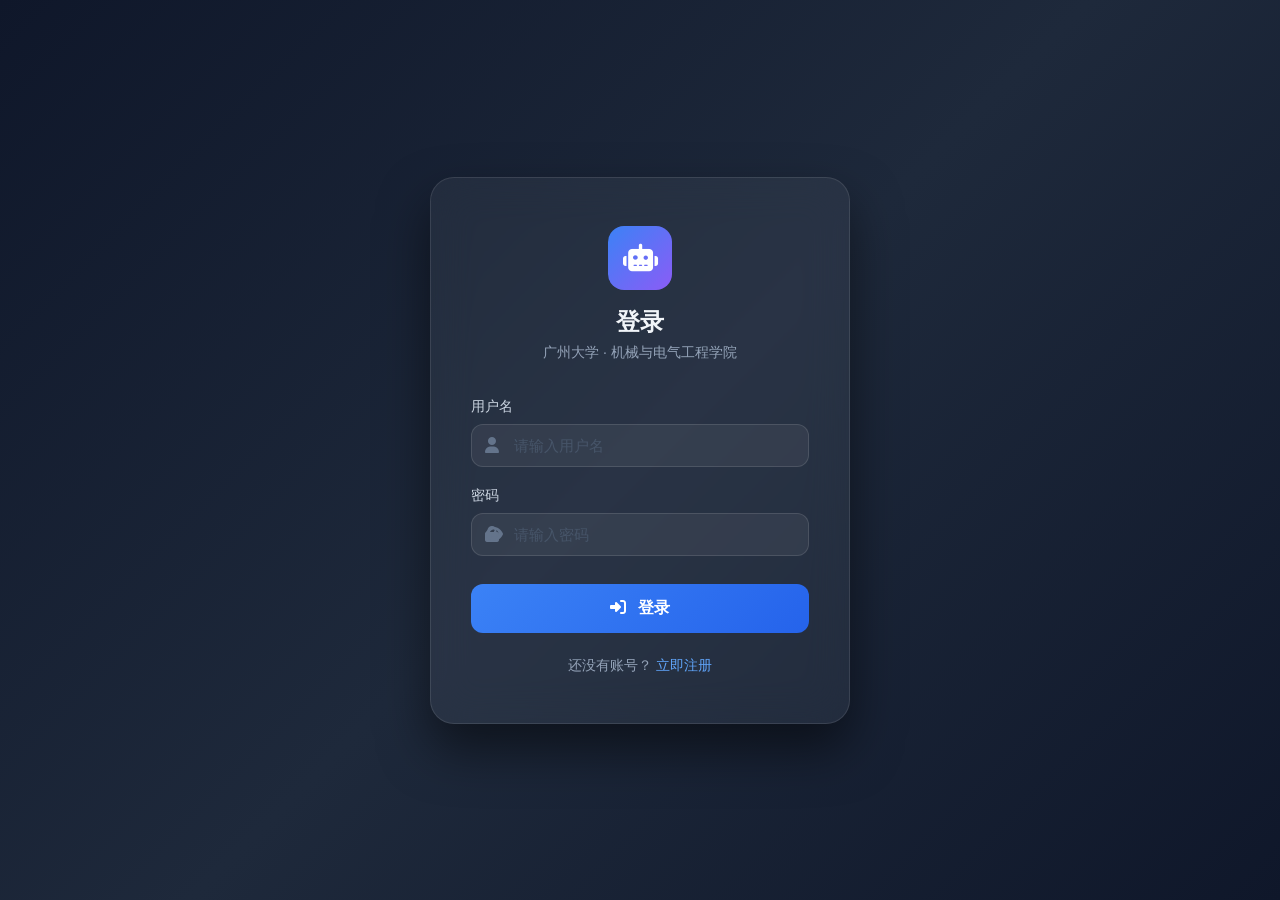
==== app/templates/login.html @ 5250e5e4 "feat: 添加用户登录系统, 每个用户独立画像" ====
<!DOCTYPE html>
<html lang="zh-CN">
<head>
<meta charset="UTF-8">
<meta name="viewport" content="width=device-width, initial-scale=1.0">
<title>登录 — Mario 帮你挑导师</title>
<link rel="stylesheet" href="https://cdnjs.cloudflare.com/ajax/libs/font-awesome/6.5.1/css/all.min.css">
<style>
* { margin: 0; padding: 0; box-sizing: border-box; }

body {
    font-family: -apple-system, BlinkMacSystemFont, 'Segoe UI', Roboto, sans-serif;
    background: linear-gradient(135deg, #0f172a 0%, #1e293b 50%, #0f172a 100%);
    min-height: 100vh;
    display: flex;
    align-items: center;
    justify-content: center;
    padding: 20px;
}

.auth-container {
    background: rgba(255, 255, 255, 0.05);
    backdrop-filter: blur(20px);
    border: 1px solid rgba(255, 255, 255, 0.1);
    border-radius: 24px;
    padding: 48px 40px;
    width: 100%;
    max-width: 420px;
    box-shadow: 0 25px 50px rgba(0, 0, 0, 0.5);
}

.auth-header {
    text-align: center;
    margin-bottom: 36px;
}

.auth-header .logo {
    width: 64px;
    height: 64px;
    background: linear-gradient(135deg, #3b82f6, #8b5cf6);
    border-radius: 16px;
    display: flex;
    align-items: center;
    justify-content: center;
    margin: 0 auto 16px;
    font-size: 28px;
    color: white;
}

.auth-header h1 {
    color: #f1f5f9;
    font-size: 24px;
    font-weight: 700;
    margin-bottom: 6px;
}

.auth-header p {
    color: #94a3b8;
    font-size: 14px;
}

.form-group {
    margin-bottom: 20px;
}

.form-group label {
    display: block;
    color: #cbd5e1;
    font-size: 14px;
    font-weight: 500;
    margin-bottom: 8px;
}

.form-group .input-wrapper {
    position: relative;
}

.form-group .input-wrapper i {
    position: absolute;
    left: 14px;
    top: 50%;
    transform: translateY(-50%);
    color: #64748b;
    font-size: 16px;
}

.form-group input {
    width: 100%;
    padding: 12px 14px 12px 42px;
    background: rgba(255, 255, 255, 0.06);
    border: 1px solid rgba(255, 255, 255, 0.12);
    border-radius: 12px;
    color: #f1f5f9;
    font-size: 15px;
    outline: none;
    transition: all 0.2s;
}

.form-group input:focus {
    border-color: #3b82f6;
    background: rgba(59, 130, 246, 0.08);
    box-shadow: 0 0 0 3px rgba(59, 130, 246, 0.15);
}

.form-group input::placeholder {
    color: #475569;
}

.auth-btn {
    width: 100%;
    padding: 14px;
    background: linear-gradient(135deg, #3b82f6, #2563eb);
    border: none;
    border-radius: 12px;
    color: white;
    font-size: 16px;
    font-weight: 600;
    cursor: pointer;
    transition: all 0.2s;
    margin-top: 8px;
}

.auth-btn:hover {
    transform: translateY(-1px);
    box-shadow: 0 8px 25px rgba(59, 130, 246, 0.3);
}

.auth-btn:disabled {
    opacity: 0.6;
    cursor: not-allowed;
    transform: none;
}

.auth-btn i {
    margin-right: 8px;
}

.auth-switch {
    text-align: center;
    margin-top: 24px;
    color: #94a3b8;
    font-size: 14px;
}

.auth-switch a {
    color: #60a5fa;
    text-decoration: none;
    font-weight: 500;
    cursor: pointer;
}

.auth-switch a:hover {
    text-decoration: underline;
}

.error-msg {
    background: rgba(239, 68, 68, 0.1);
    border: 1px solid rgba(239, 68, 68, 0.3);
    color: #fca5a5;
    padding: 10px 14px;
    border-radius: 10px;
    font-size: 13px;
    margin-bottom: 16px;
    display: none;
}

.error-msg.show {
    display: block;
}

.success-msg {
    background: rgba(34, 197, 94, 0.1);
    border: 1px solid rgba(34, 197, 94, 0.3);
    color: #86efac;
    padding: 10px 14px;
    border-radius: 10px;
    font-size: 13px;
    margin-bottom: 16px;
    display: none;
}

.success-msg.show {
    display: block;
}

.password-toggle {
    position: absolute;
    right: 14px;
    top: 50%;
    transform: translateY(-50%);
    color: #64748b;
    cursor: pointer;
    font-size: 16px;
}

.password-toggle:hover {
    color: #94a3b8;
}
</style>
</head>
<body>
<div class="auth-container" id="authContainer">
    <div class="auth-header">
        <div class="logo">
            <i class="fas fa-robot"></i>
        </div>
        <h1 id="authTitle">登录</h1>
        <p id="authSubtitle">广州大学 · 机械与电气工程学院</p>
    </div>

    <div class="error-msg" id="errorMsg"></div>
    <div class="success-msg" id="successMsg"></div>

    <form id="authForm" onsubmit="return handleSubmit(event)">
        <div class="form-group">
            <label>用户名</label>
            <div class="input-wrapper">
                <i class="fas fa-user"></i>
                <input type="text" id="username" placeholder="请输入用户名" required autocomplete="username">
            </div>
        </div>

        <div class="form-group">
            <label>密码</label>
            <div class="input-wrapper">
                <i class="fas fa-lock"></i>
                <input type="password" id="password" placeholder="请输入密码" required autocomplete="current-password">
                <i class="fas fa-eye password-toggle" onclick="togglePassword()" id="passwordToggle"></i>
            </div>
        </div>

        <button type="submit" class="auth-btn" id="authBtn">
            <i class="fas fa-sign-in-alt"></i>
            <span>登录</span>
        </button>
    </form>

    <div class="auth-switch" id="authSwitch">
        <span>还没有账号？</span>
        <a onclick="switchMode()">立即注册</a>
    </div>
</div>

<script>
let isLoginMode = true;

function togglePassword() {
    const input = document.getElementById("password");
    const icon = document.getElementById("passwordToggle");
    if (input.type === "password") {
        input.type = "text";
        icon.className = "fas fa-eye-slash password-toggle";
    } else {
        input.type = "password";
        icon.className = "fas fa-eye password-toggle";
    }
}

function switchMode() {
    isLoginMode = !isLoginMode;
    const title = document.getElementById("authTitle");
    const subtitle = document.getElementById("authSubtitle");
    const btn = document.getElementById("authBtn");
    const switchText = document.getElementById("authSwitch");
    const errorMsg = document.getElementById("errorMsg");
    const successMsg = document.getElementById("successMsg");

    errorMsg.classList.remove("show");
    successMsg.classList.remove("show");

    if (isLoginMode) {
        title.textContent = "登录";
        subtitle.textContent = "广州大学 · 机械与电气工程学院";
        btn.innerHTML = '<i class="fas fa-sign-in-alt"></i> <span>登录</span>';
        switchText.innerHTML = '还没有账号？<a onclick="switchMode()">立即注册</a>';
    } else {
        title.textContent = "注册";
        subtitle.textContent = "创建账号，保存你的导师推荐画像";
        btn.innerHTML = '<i class="fas fa-user-plus"></i> <span>注册</span>';
        switchText.innerHTML = '已有账号？<a onclick="switchMode()">立即登录</a>';
    }
}

async function handleSubmit(event) {
    event.preventDefault();
    const username = document.getElementById("username").value.trim();
    const password = document.getElementById("password").value;
    const btn = document.getElementById("authBtn");
    const errorMsg = document.getElementById("errorMsg");
    const successMsg = document.getElementById("successMsg");

    errorMsg.classList.remove("show");
    successMsg.classList.remove("show");

    if (!username || !password) {
        errorMsg.textContent = "请填写用户名和密码";
        errorMsg.classList.add("show");
        return false;
    }

    btn.disabled = true;
    btn.innerHTML = '<i class="fas fa-spinner fa-spin"></i> <span>处理中...</span>';

    try {
        const endpoint = isLoginMode ? "/api/login" : "/api/register";
        const response = await fetch(endpoint, {
            method: "POST",
            headers: {"Content-Type": "application/json"},
            body: JSON.stringify({username, password})
        });
        const data = await response.json();

        if (data.success) {
            if (isLoginMode) {
                // 登录成功，保存 token 并跳转到聊天页面
                localStorage.setItem("gzhu_auth_token", data.token);
                localStorage.setItem("gzhu_username", data.username);
                window.location.href = "/";
            } else {
                // 注册成功，切换到登录模式
                successMsg.textContent = "注册成功！请登录";
                successMsg.classList.add("show");
                switchMode();
                document.getElementById("password").value = "";
            }
        } else {
            errorMsg.textContent = data.message;
            errorMsg.classList.add("show");
        }
    } catch (e) {
        errorMsg.textContent = "网络错误，请稍后重试";
        errorMsg.classList.add("show");
    } finally {
        btn.disabled = false;
        btn.innerHTML = isLoginMode
            ? '<i class="fas fa-sign-in-alt"></i> <span>登录</span>'
            : '<i class="fas fa-user-plus"></i> <span>注册</span>';
    }
    return false;
}

// 如果已经登录，直接跳转到聊天页面
window.onload = function() {
    const token = localStorage.getItem("gzhu_auth_token");
    if (token) {
        // 验证 token 是否有效
        fetch("/api/verify", {
            method: "POST",
            headers: {"Content-Type": "application/json"},
            body: JSON.stringify({token})
        }).then(r => r.json()).then(data => {
            if (data.valid) {
                window.location.href = "/";
            } else {
                localStorage.removeItem("gzhu_auth_token");
                localStorage.removeItem("gzhu_username");
            }
        }).catch(() => {});
    }
};
</script>
</body>
</html>
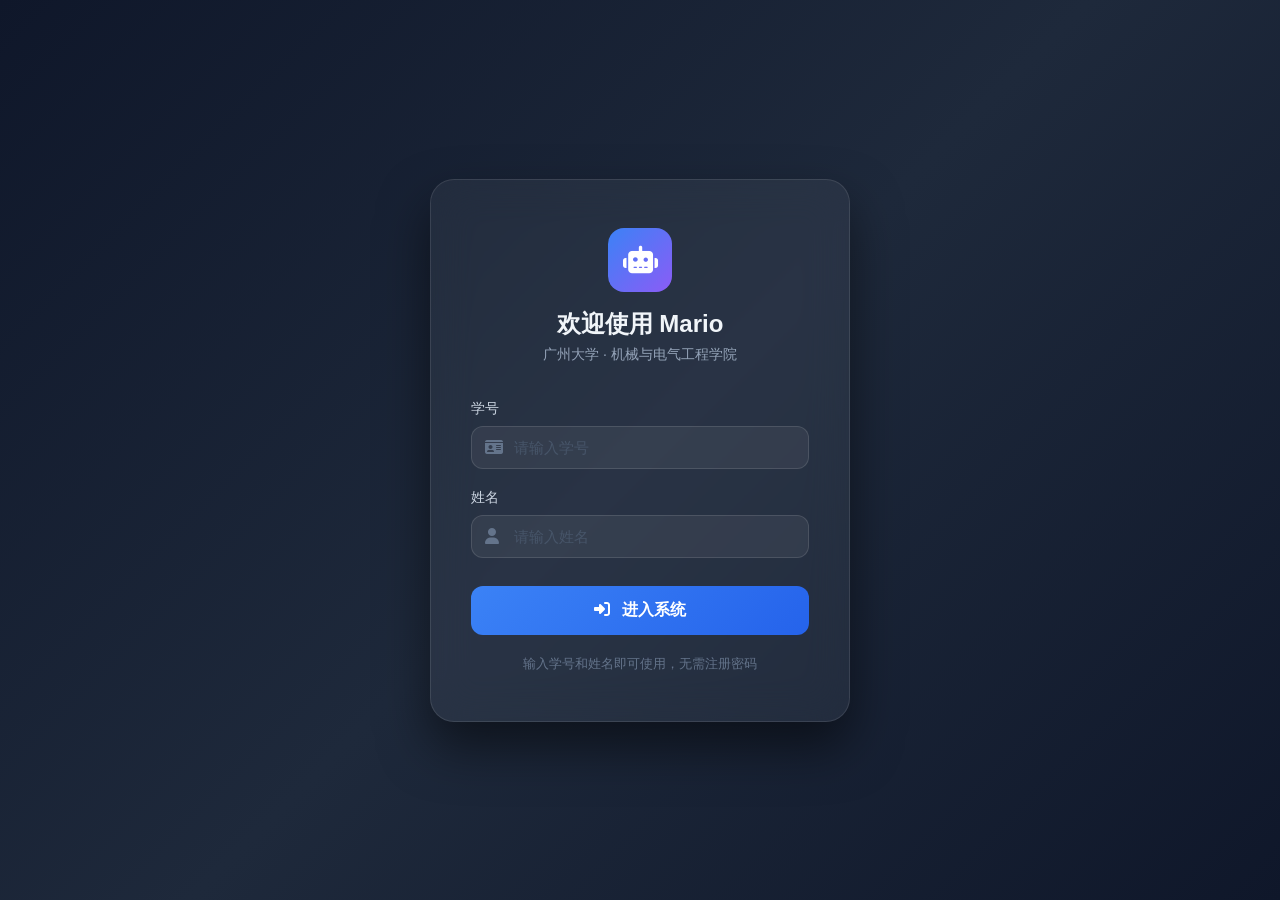
==== commit 46aa62f0: "feat: 去掉密码注册，改为学号+姓名登录" ====
--- a/app/templates/login.html
+++ b/app/templates/login.html
@@ -135,24 +135,6 @@
     margin-right: 8px;
 }
 
-.auth-switch {
-    text-align: center;
-    margin-top: 24px;
-    color: #94a3b8;
-    font-size: 14px;
-}
-
-.auth-switch a {
-    color: #60a5fa;
-    text-decoration: none;
-    font-weight: 500;
-    cursor: pointer;
-}
-
-.auth-switch a:hover {
-    text-decoration: underline;
-}
-
 .error-msg {
     background: rgba(239, 68, 68, 0.1);
     border: 1px solid rgba(239, 68, 68, 0.3);
@@ -168,132 +150,66 @@
     display: block;
 }
 
-.success-msg {
-    background: rgba(34, 197, 94, 0.1);
-    border: 1px solid rgba(34, 197, 94, 0.3);
-    color: #86efac;
-    padding: 10px 14px;
-    border-radius: 10px;
+.hint-text {
+    text-align: center;
+    color: #64748b;
     font-size: 13px;
-    margin-bottom: 16px;
-    display: none;
-}
-
-.success-msg.show {
-    display: block;
-}
-
-.password-toggle {
-    position: absolute;
-    right: 14px;
-    top: 50%;
-    transform: translateY(-50%);
-    color: #64748b;
-    cursor: pointer;
-    font-size: 16px;
-}
-
-.password-toggle:hover {
-    color: #94a3b8;
+    margin-top: 20px;
 }
 </style>
 </head>
 <body>
-<div class="auth-container" id="authContainer">
+<div class="auth-container">
     <div class="auth-header">
         <div class="logo">
             <i class="fas fa-robot"></i>
         </div>
-        <h1 id="authTitle">登录</h1>
-        <p id="authSubtitle">广州大学 · 机械与电气工程学院</p>
+        <h1>欢迎使用 Mario</h1>
+        <p>广州大学 · 机械与电气工程学院</p>
     </div>
 
     <div class="error-msg" id="errorMsg"></div>
-    <div class="success-msg" id="successMsg"></div>
 
     <form id="authForm" onsubmit="return handleSubmit(event)">
         <div class="form-group">
-            <label>用户名</label>
+            <label>学号</label>
+            <div class="input-wrapper">
+                <i class="fas fa-id-card"></i>
+                <input type="text" id="studentId" placeholder="请输入学号" required autocomplete="off">
+            </div>
+        </div>
+
+        <div class="form-group">
+            <label>姓名</label>
             <div class="input-wrapper">
                 <i class="fas fa-user"></i>
-                <input type="text" id="username" placeholder="请输入用户名" required autocomplete="username">
+                <input type="text" id="name" placeholder="请输入姓名" required autocomplete="off">
             </div>
         </div>
 
-        <div class="form-group">
-            <label>密码</label>
-            <div class="input-wrapper">
-                <i class="fas fa-lock"></i>
-                <input type="password" id="password" placeholder="请输入密码" required autocomplete="current-password">
-                <i class="fas fa-eye password-toggle" onclick="togglePassword()" id="passwordToggle"></i>
-            </div>
-        </div>
-
         <button type="submit" class="auth-btn" id="authBtn">
             <i class="fas fa-sign-in-alt"></i>
-            <span>登录</span>
+            <span>进入系统</span>
         </button>
     </form>
 
-    <div class="auth-switch" id="authSwitch">
-        <span>还没有账号？</span>
-        <a onclick="switchMode()">立即注册</a>
+    <div class="hint-text">
+        输入学号和姓名即可使用，无需注册密码
     </div>
 </div>
 
 <script>
-let isLoginMode = true;
-
-function togglePassword() {
-    const input = document.getElementById("password");
-    const icon = document.getElementById("passwordToggle");
-    if (input.type === "password") {
-        input.type = "text";
-        icon.className = "fas fa-eye-slash password-toggle";
-    } else {
-        input.type = "password";
-        icon.className = "fas fa-eye password-toggle";
-    }
-}
-
-function switchMode() {
-    isLoginMode = !isLoginMode;
-    const title = document.getElementById("authTitle");
-    const subtitle = document.getElementById("authSubtitle");
-    const btn = document.getElementById("authBtn");
-    const switchText = document.getElementById("authSwitch");
-    const errorMsg = document.getElementById("errorMsg");
-    const successMsg = document.getElementById("successMsg");
-
-    errorMsg.classList.remove("show");
-    successMsg.classList.remove("show");
-
-    if (isLoginMode) {
-        title.textContent = "登录";
-        subtitle.textContent = "广州大学 · 机械与电气工程学院";
-        btn.innerHTML = '<i class="fas fa-sign-in-alt"></i> <span>登录</span>';
-        switchText.innerHTML = '还没有账号？<a onclick="switchMode()">立即注册</a>';
-    } else {
-        title.textContent = "注册";
-        subtitle.textContent = "创建账号，保存你的导师推荐画像";
-        btn.innerHTML = '<i class="fas fa-user-plus"></i> <span>注册</span>';
-        switchText.innerHTML = '已有账号？<a onclick="switchMode()">立即登录</a>';
-    }
-}
-
 async function handleSubmit(event) {
     event.preventDefault();
-    const username = document.getElementById("username").value.trim();
-    const password = document.getElementById("password").value;
+    const studentId = document.getElementById("studentId").value.trim();
+    const name = document.getElementById("name").value.trim();
     const btn = document.getElementById("authBtn");
     const errorMsg = document.getElementById("errorMsg");
-    const successMsg = document.getElementById("successMsg");
 
     errorMsg.classList.remove("show");
-    successMsg.classList.remove("show");
-
-    if (!username || !password) {
-        errorMsg.textContent = "请填写用户名和密码";
+
+    if (!studentId || !name) {
+        errorMsg.textContent = "请填写学号和姓名";
         errorMsg.classList.add("show");
         return false;
     }
@@ -302,27 +218,19 @@
     btn.innerHTML = '<i class="fas fa-spinner fa-spin"></i> <span>处理中...</span>';
 
     try {
-        const endpoint = isLoginMode ? "/api/login" : "/api/register";
-        const response = await fetch(endpoint, {
+        const response = await fetch("/api/login", {
             method: "POST",
             headers: {"Content-Type": "application/json"},
-            body: JSON.stringify({username, password})
+            body: JSON.stringify({student_id: studentId, name: name})
         });
         const data = await response.json();
 
         if (data.success) {
-            if (isLoginMode) {
-                // 登录成功，保存 token 并跳转到聊天页面
-                localStorage.setItem("gzhu_auth_token", data.token);
-                localStorage.setItem("gzhu_username", data.username);
-                window.location.href = "/";
-            } else {
-                // 注册成功，切换到登录模式
-                successMsg.textContent = "注册成功！请登录";
-                successMsg.classList.add("show");
-                switchMode();
-                document.getElementById("password").value = "";
-            }
+            // 登录成功，保存 token 并跳转到聊天页面
+            localStorage.setItem("gzhu_auth_token", data.token);
+            localStorage.setItem("gzhu_username", data.username);
+            localStorage.setItem("gzhu_student_id", data.student_id);
+            window.location.href = "/";
         } else {
             errorMsg.textContent = data.message;
             errorMsg.classList.add("show");
@@ -332,9 +240,7 @@
         errorMsg.classList.add("show");
     } finally {
         btn.disabled = false;
-        btn.innerHTML = isLoginMode
-            ? '<i class="fas fa-sign-in-alt"></i> <span>登录</span>'
-            : '<i class="fas fa-user-plus"></i> <span>注册</span>';
+        btn.innerHTML = '<i class="fas fa-sign-in-alt"></i> <span>进入系统</span>';
     }
     return false;
 }
@@ -343,17 +249,17 @@
 window.onload = function() {
     const token = localStorage.getItem("gzhu_auth_token");
     if (token) {
-        // 验证 token 是否有效
         fetch("/api/verify", {
             method: "POST",
             headers: {"Content-Type": "application/json"},
             body: JSON.stringify({token})
         }).then(r => r.json()).then(data => {
             if (data.valid) {
-                window.location.href = "/";
+                window.location.href = "/?token=" + encodeURIComponent(token);
             } else {
                 localStorage.removeItem("gzhu_auth_token");
                 localStorage.removeItem("gzhu_username");
+                localStorage.removeItem("gzhu_student_id");
             }
         }).catch(() => {});
     }
